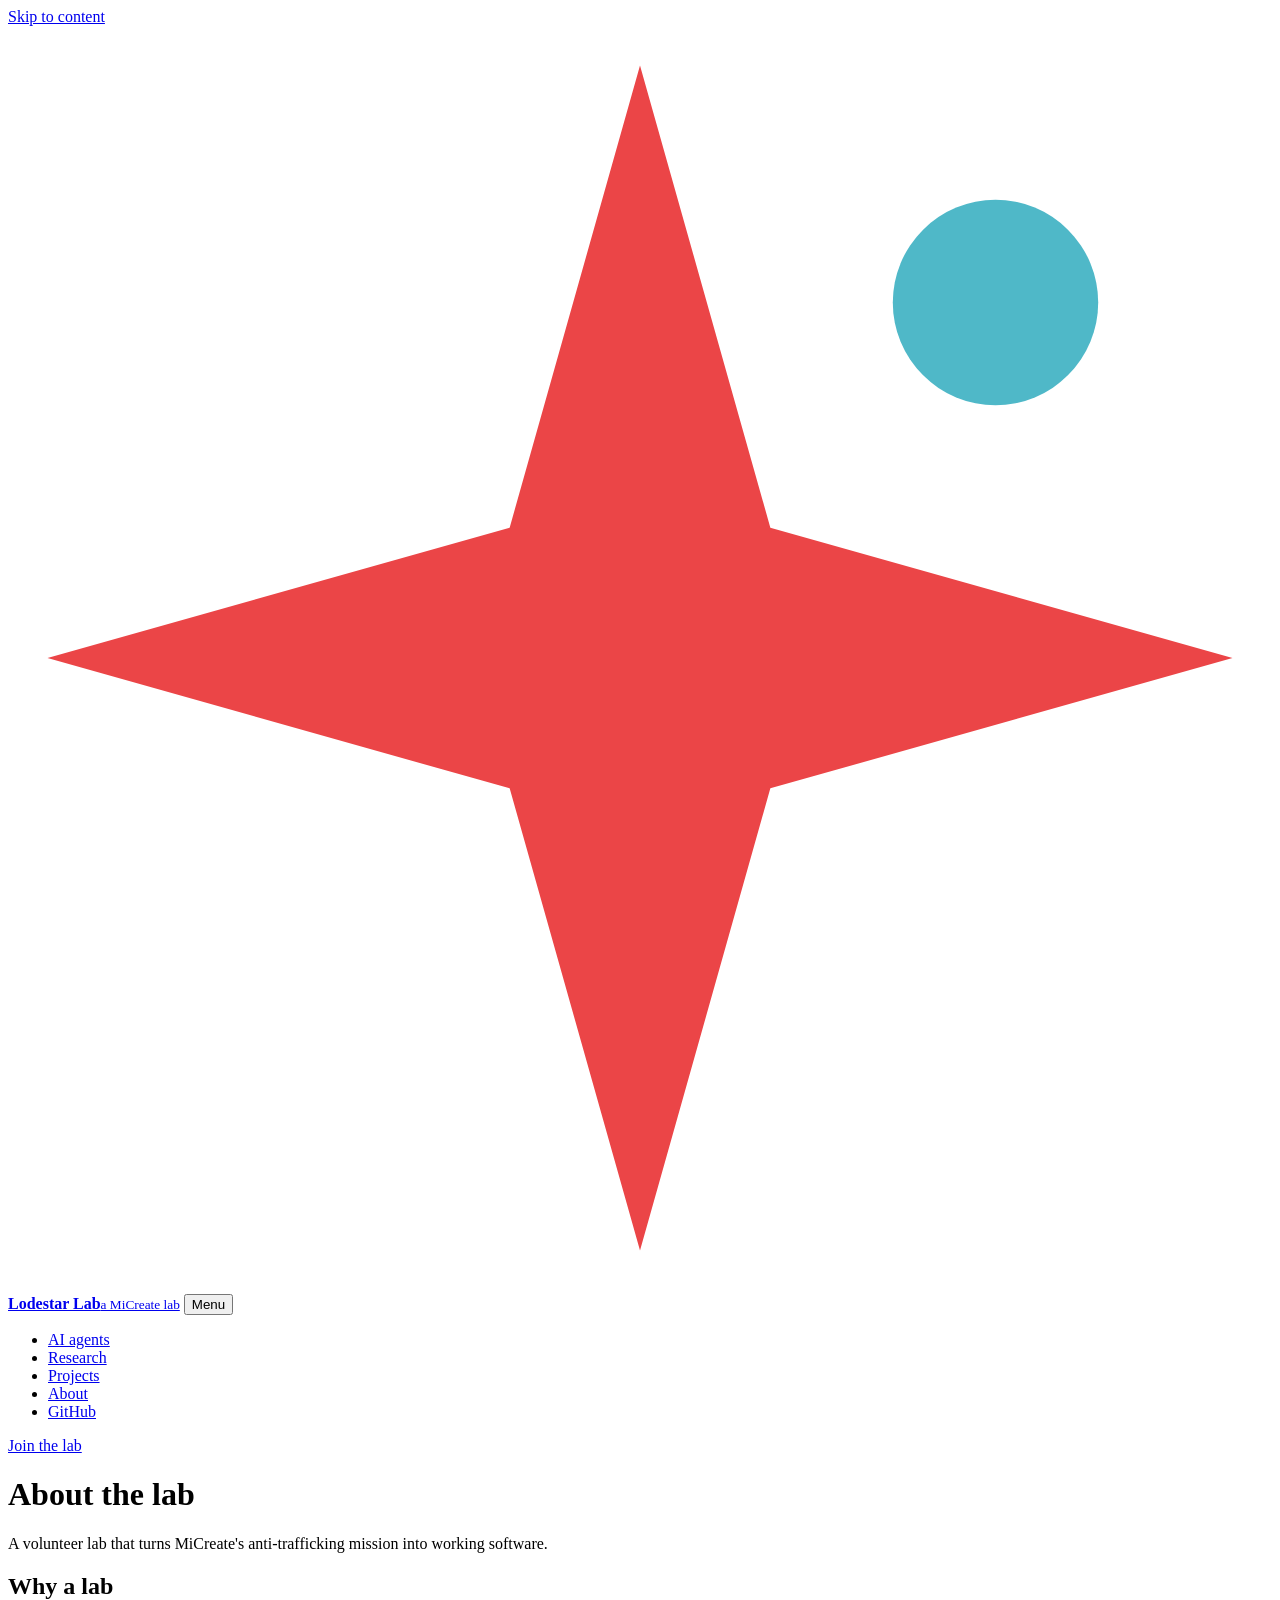
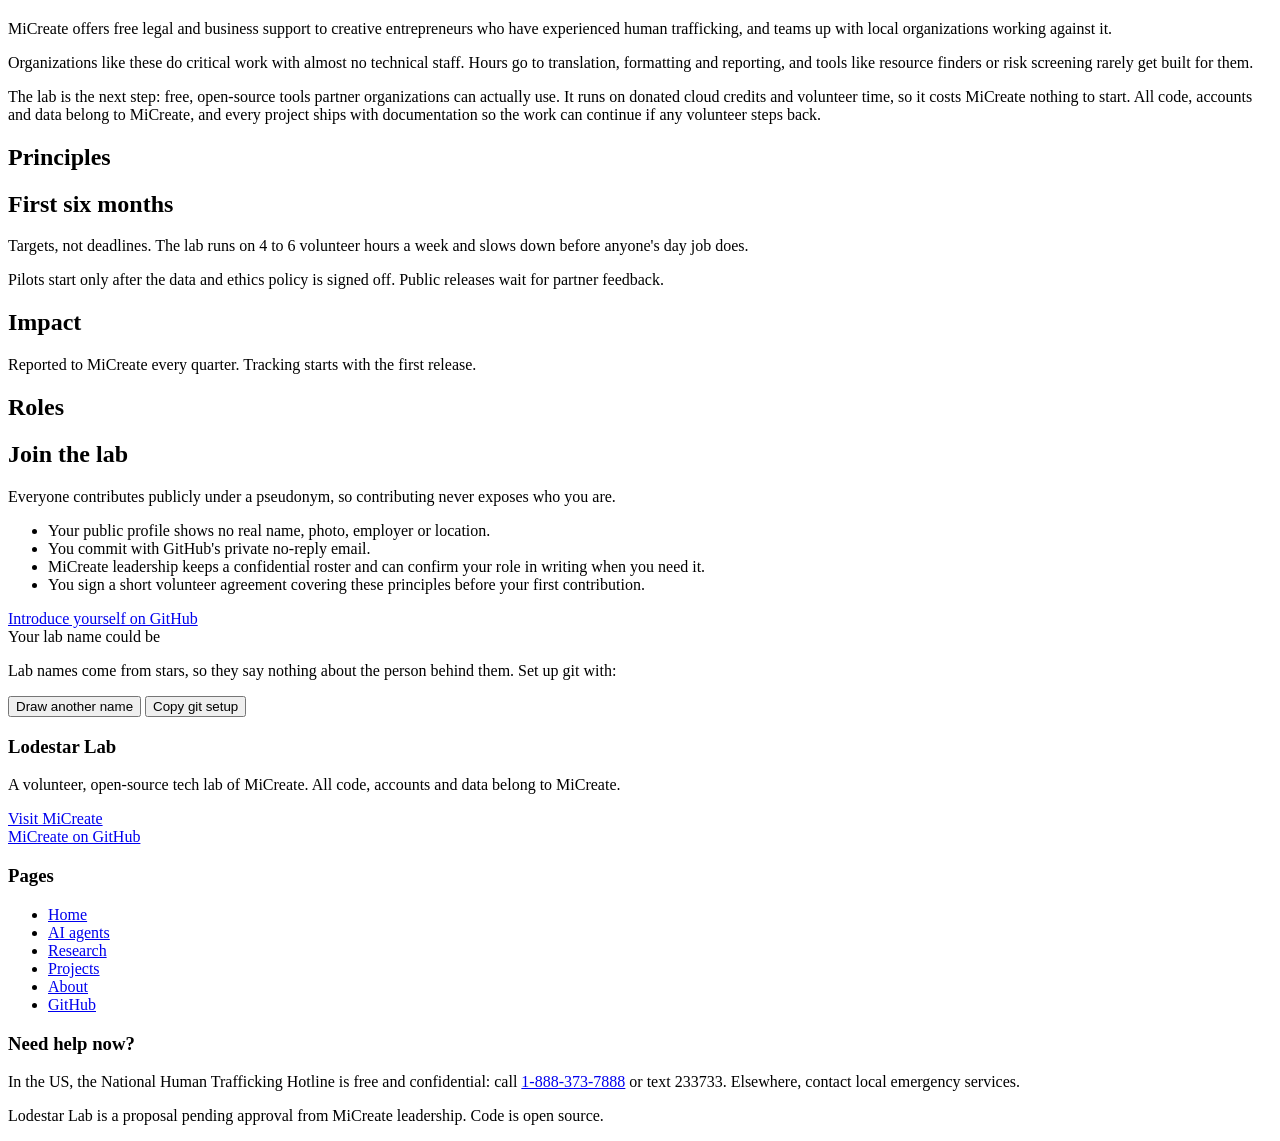
==== about.html @ 082ba0b3 "Add Lodestar Lab website pages and README" ====
<!DOCTYPE html>
<html lang="en">
<head>
<meta charset="utf-8">
<meta name="viewport" content="width=device-width, initial-scale=1">
<title>About | Lodestar Lab</title>
<meta name="description" content="Why MiCreate started Lodestar Lab, its principles, roadmap, how impact is measured and how to contribute.">
<meta property="og:title" content="About | Lodestar Lab">
<meta property="og:description" content="Why MiCreate started Lodestar Lab, its principles, roadmap, how impact is measured and how to contribute.">
<link rel="icon" href="data:image/svg+xml,%3Csvg xmlns='http://www.w3.org/2000/svg' viewBox='-16 -16 32 32'%3E%3Cpath d='M0-15L3.3-3.3 15 0 3.3 3.3 0 15-3.3 3.3-15 0-3.3-3.3Z' fill='%23EB4547'/%3E%3C/svg%3E">
<link rel="preconnect" href="https://fonts.googleapis.com">
<link rel="preconnect" href="https://fonts.gstatic.com" crossorigin>
<link href="https://fonts.googleapis.com/css2?family=Karla:wght@400;700&family=Rubik:wght@400;500&display=swap" rel="stylesheet">
<link rel="stylesheet" href="assets/style.css">
</head>
<body>
<a class="skip" href="#main">Skip to content</a>
<header class="site-head">
  <div class="wrap">
    <a class="brand" href="index.html"><svg viewBox="-16 -16 32 32" aria-hidden="true"><path d="M0-15L3.3-3.3 15 0 3.3 3.3 0 15-3.3 3.3-15 0-3.3-3.3Z" fill="#EB4547"/><circle cx="9" cy="-9" r="2.6" fill="#4FB8C8"/></svg><span><b>Lodestar Lab</b><small>a MiCreate lab</small></span></a>
    <button class="menu" aria-expanded="false" aria-controls="nav">Menu</button>
    <nav class="nav" id="nav" aria-label="Main">
      <ul><li><a href="agents.html">AI agents</a></li><li><a href="research.html">Research</a></li><li><a href="projects.html">Projects</a></li><li><a href="about.html" aria-current="page">About</a></li><li><a class="gh-link" href="#">GitHub</a></li></ul>
      <a class="btn btn-line" href="about.html#join">Join the lab</a>
    </nav>
  </div>
</header>
<main id="main">

<div class="intro">
  <div class="wrap">
    <h1 class="bar">About the lab</h1>
    <p class="lede">A volunteer lab that turns MiCreate's anti-trafficking mission into working software.</p>
  </div>
</div>

<section>
  <div class="wrap split">
    <h2 class="bar">Why a lab</h2>
    <div>
      <p>MiCreate offers free legal and business support to creative entrepreneurs who have experienced human trafficking, and teams up with local organizations working against it.</p>
      <p>Organizations like these do critical work with almost no technical staff. Hours go to translation, formatting and reporting, and tools like resource finders or risk screening rarely get built for them.</p>
      <p>The lab is the next step: free, open-source tools partner organizations can actually use. It runs on donated cloud credits and volunteer time, so it costs MiCreate nothing to start. All code, accounts and data belong to MiCreate, and every project ships with documentation so the work can continue if any volunteer steps back.</p>
    </div>
  </div>
</section>

<section class="band">
  <div class="wrap">
    <h2 class="bar">Principles</h2>
    <div class="princ" id="princ"></div>
  </div>
</section>

<section>
  <div class="wrap">
    <h2 class="bar">First six months</h2>
    <p class="lede">Targets, not deadlines. The lab runs on 4 to 6 volunteer hours a week and slows down before anyone's day job does.</p>
    <ol class="road" id="road"></ol>
    <p class="note">Pilots start only after the data and ethics policy is signed off. Public releases wait for partner feedback.</p>
  </div>
</section>

<section class="band">
  <div class="wrap">
    <h2 class="bar">Impact</h2>
    <p class="lede">Reported to MiCreate every quarter. Tracking starts with the first release.</p>
    <div class="metrics" id="metrics"></div>
  </div>
</section>

<section>
  <div class="wrap">
    <h2 class="bar">Roles</h2>
    <div class="roles" id="roles"></div>
  </div>
</section>

<section class="wash" id="join">
  <div class="wrap join">
    <div>
      <h2 class="bar">Join the lab</h2>
      <p class="lede">Everyone contributes publicly under a pseudonym, so contributing never exposes who you are.</p>
      <ul>
        <li>Your public profile shows no real name, photo, employer or location.</li>
        <li>You commit with GitHub's private no-reply email.</li>
        <li>MiCreate leadership keeps a confidential roster and can confirm your role in writing when you need it.</li>
        <li>You sign a short volunteer agreement covering these principles before your first contribution.</li>
      </ul>
      <div class="actions"><a class="btn btn-coral gh-discuss" href="#">Introduce yourself on GitHub</a></div>
    </div>
    <div class="namecard">
      <p style="margin:0">Your lab name could be</p>
      <div class="handle" id="handle" aria-live="polite"></div>
      <p>Lab names come from stars, so they say nothing about the person behind them. Set up git with:</p>
      <code id="gitcmd"></code>
      <div class="actions">
        <button class="btn btn-coral" id="draw" type="button">Draw another name</button>
        <button class="btn btn-quiet" id="copy" type="button">Copy git setup</button>
      </div>
      <div class="copied" id="copied" role="status"></div>
    </div>
  </div>
</section>
</main>
<footer class="site-foot">
  <div class="wrap">
    <div>
      <h3>Lodestar Lab</h3>
      <p>A volunteer, open-source tech lab of MiCreate. All code, accounts and data belong to MiCreate.</p>
      <p><a class="mc-link" href="#">Visit MiCreate</a><br><a class="gh-org" href="#">MiCreate on GitHub</a></p>
    </div>
    <div>
      <h3>Pages</h3>
      <ul><li><a href="index.html">Home</a></li><li><a href="agents.html">AI agents</a></li><li><a href="research.html">Research</a></li><li><a href="projects.html">Projects</a></li><li><a href="about.html">About</a></li><li><a class="gh-link" href="#">GitHub</a></li></ul>
    </div>
    <div class="help">
      <h3>Need help now?</h3>
      <p>In the US, the National Human Trafficking Hotline is free and confidential: call <a href="tel:18883737888">1-888-373-7888</a> or text 233733. Elsewhere, contact local emergency services.</p>
    </div>
    <p class="fine">Lodestar Lab is a proposal pending approval from MiCreate leadership. Code is open source.</p>
  </div>
</footer>
<script src="assets/data.js"></script>
<script src="assets/site.js"></script>
</body>
</html>
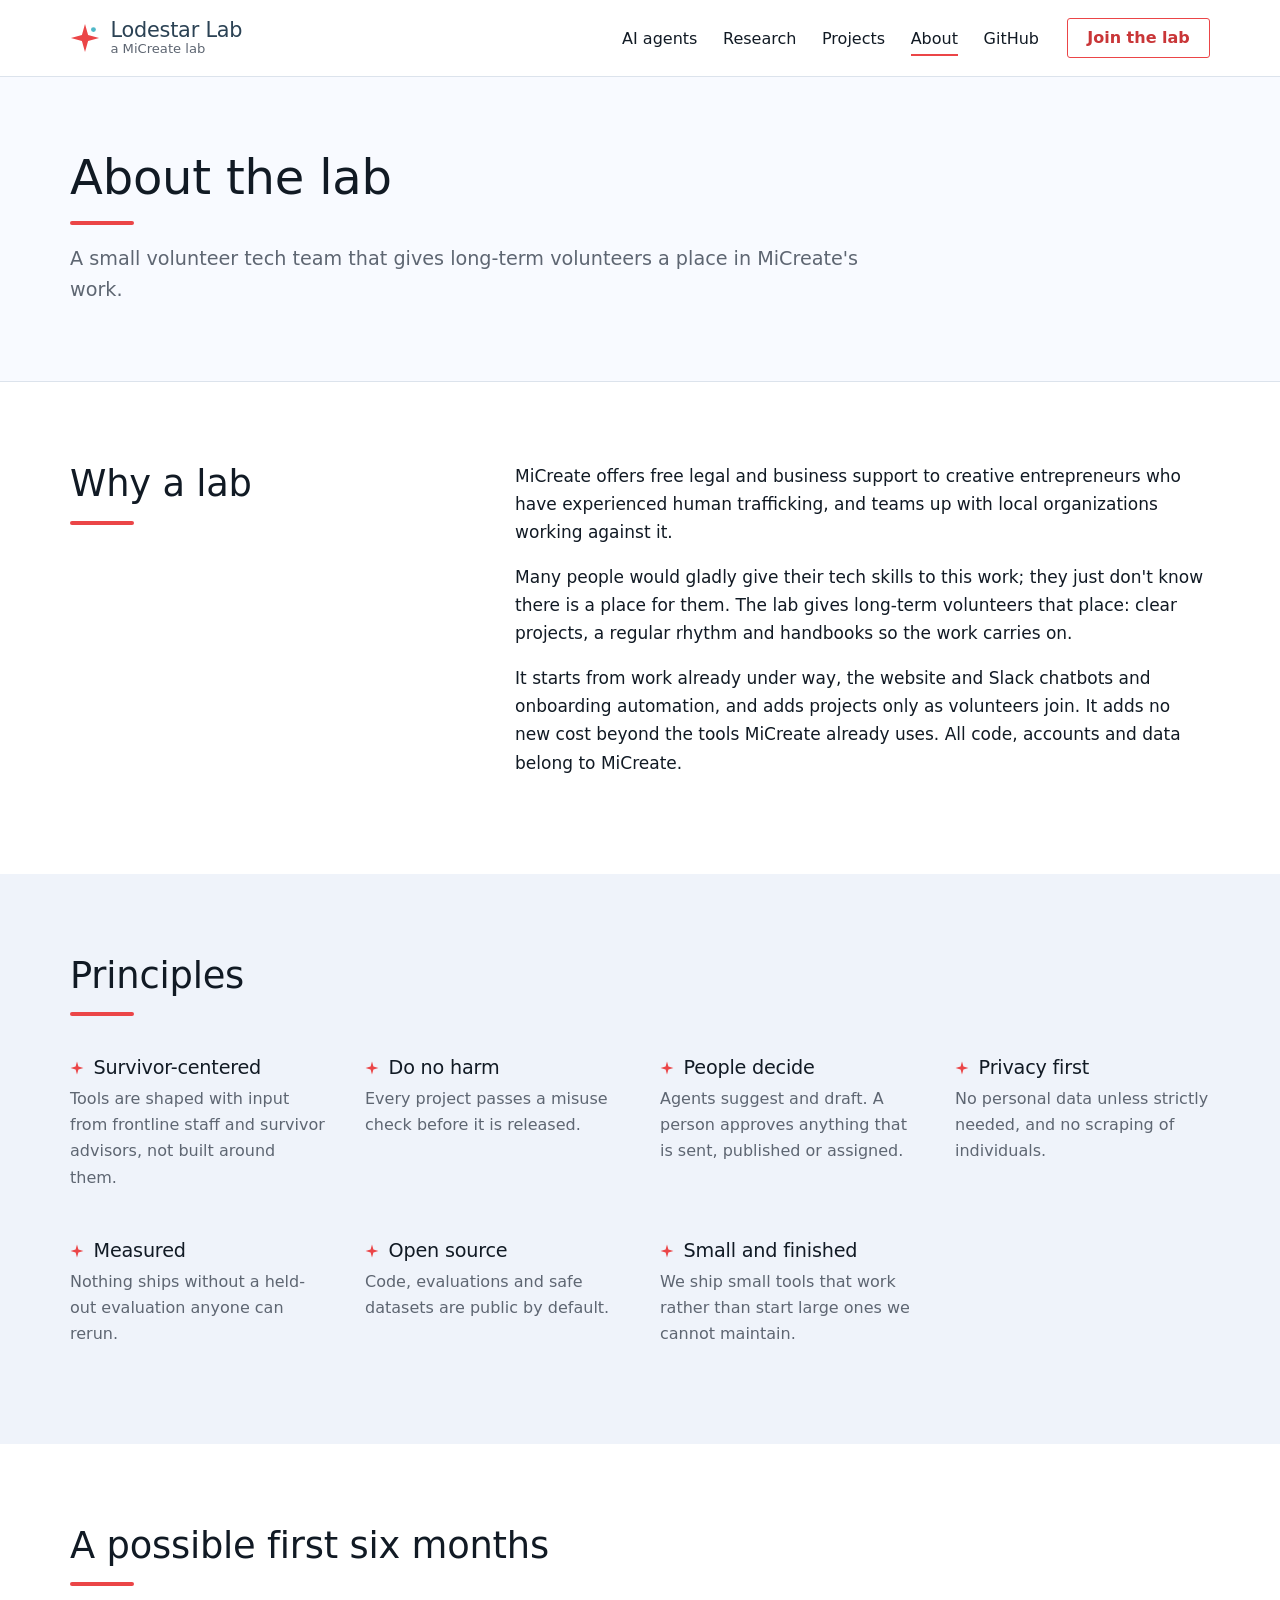
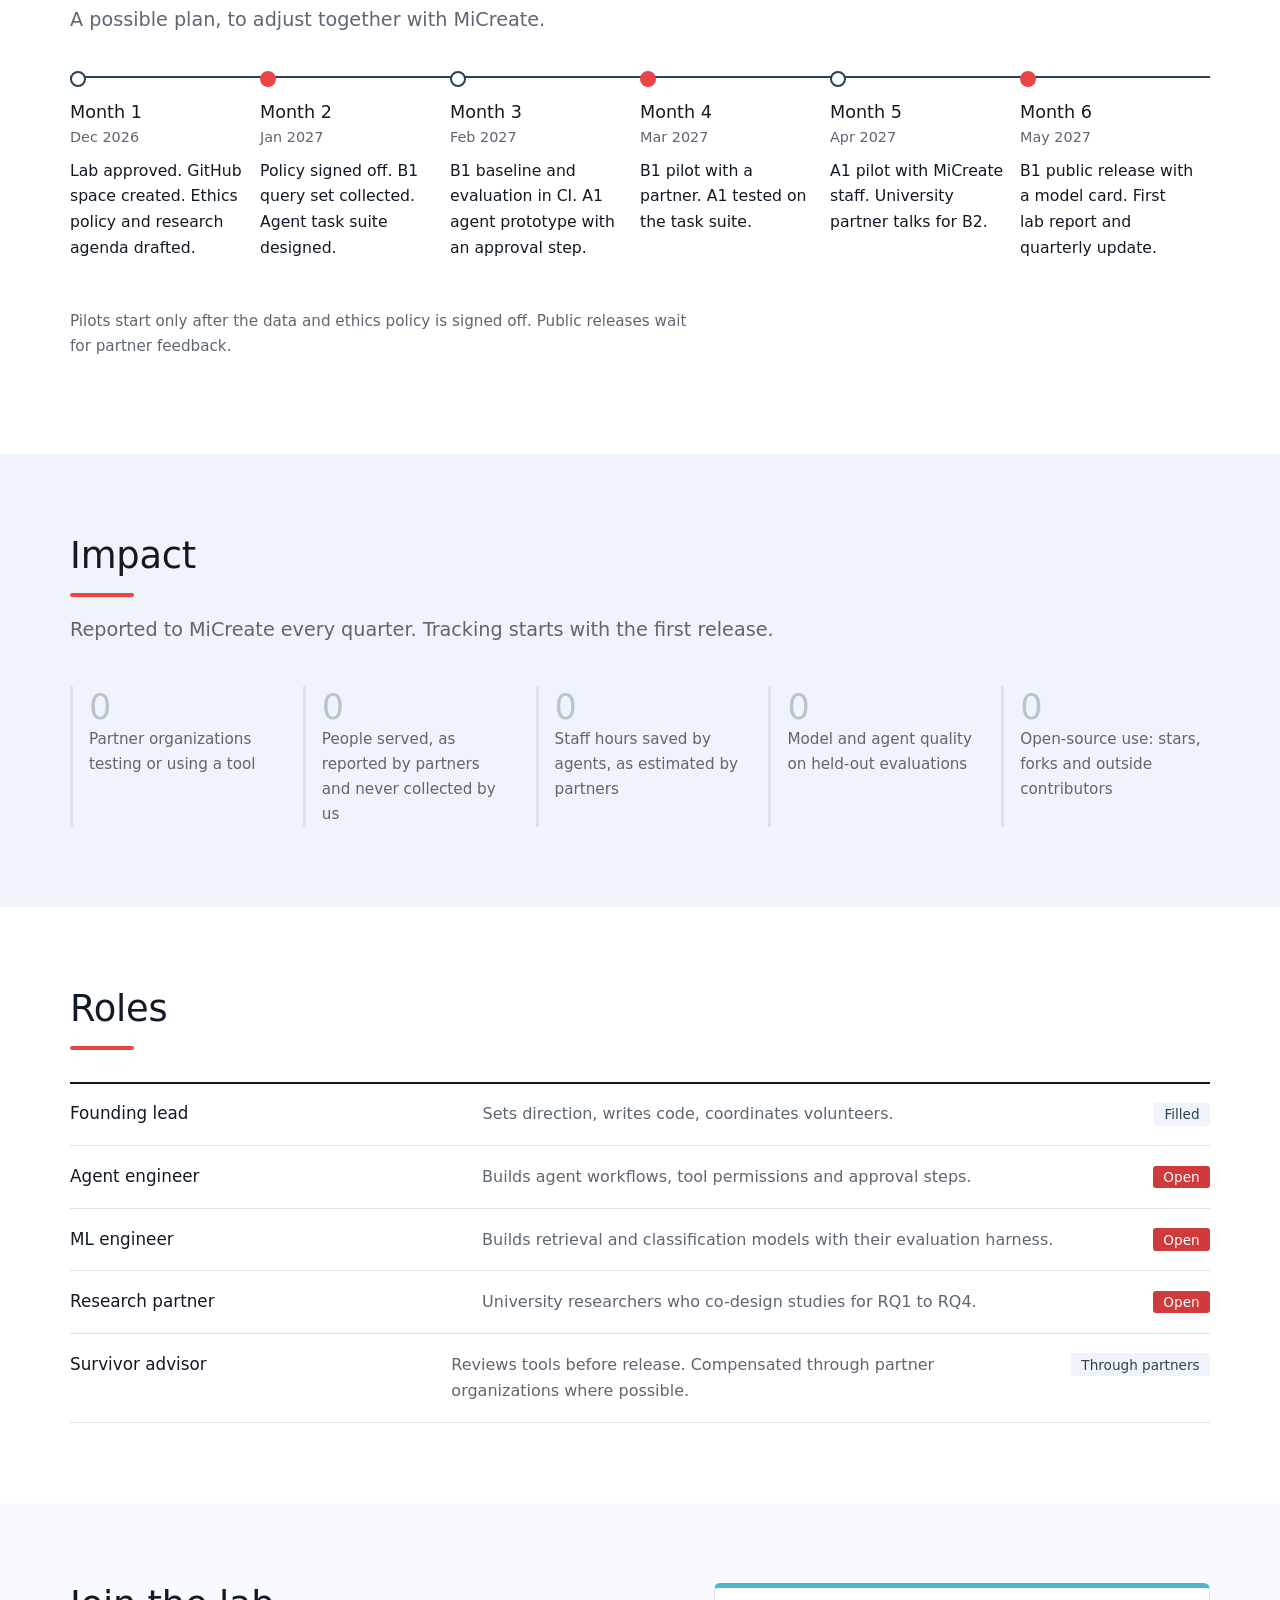
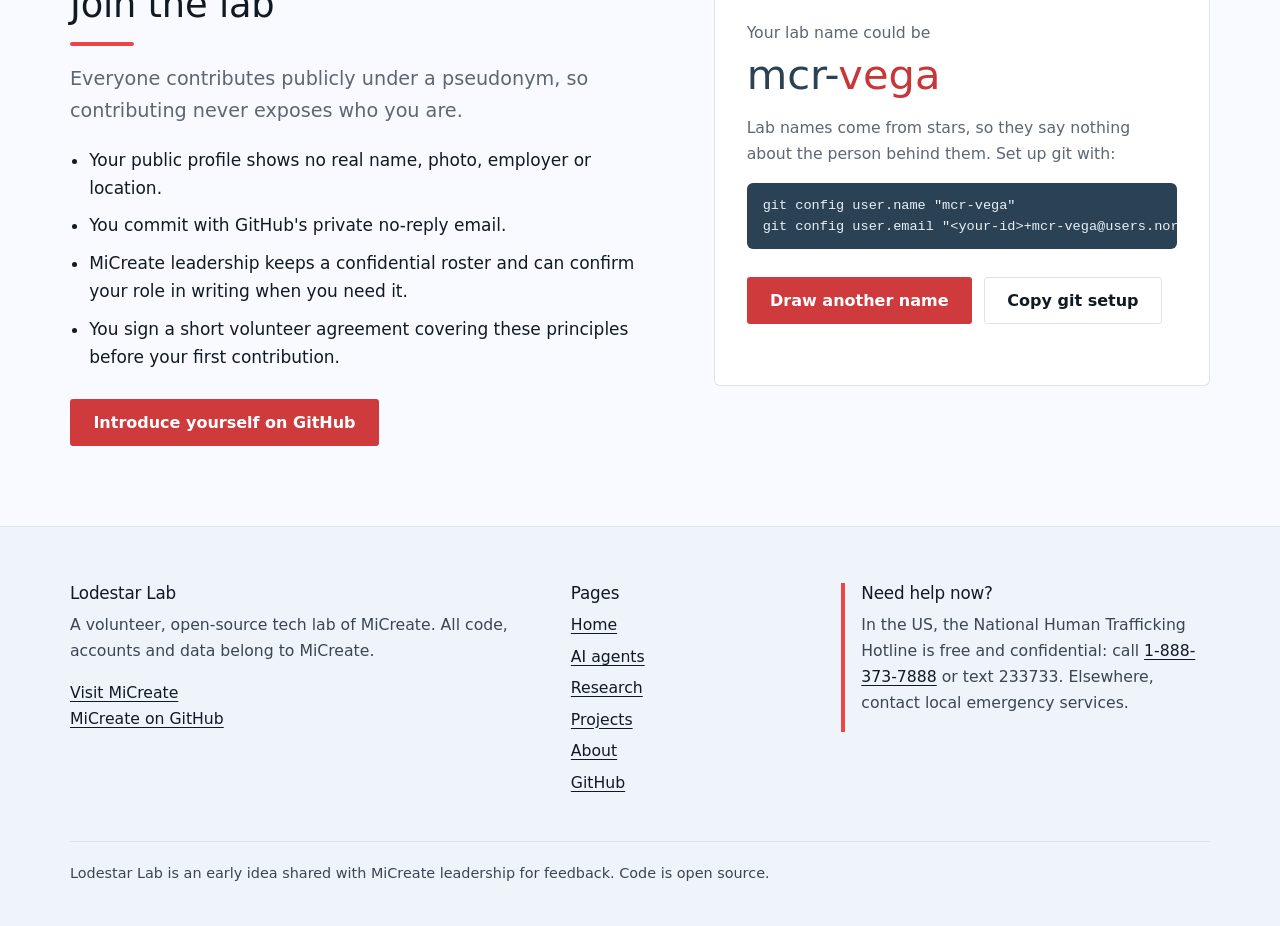
==== commit f4fd8a23: "Update pages to match the revised proposal" ====
--- a/about.html
+++ b/about.html
@@ -30,7 +30,7 @@
 <div class="intro">
   <div class="wrap">
     <h1 class="bar">About the lab</h1>
-    <p class="lede">A volunteer lab that turns MiCreate's anti-trafficking mission into working software.</p>
+    <p class="lede">A small volunteer tech team that gives long-term volunteers a place in MiCreate's work.</p>
   </div>
 </div>
 
@@ -39,8 +39,8 @@
     <h2 class="bar">Why a lab</h2>
     <div>
       <p>MiCreate offers free legal and business support to creative entrepreneurs who have experienced human trafficking, and teams up with local organizations working against it.</p>
-      <p>Organizations like these do critical work with almost no technical staff. Hours go to translation, formatting and reporting, and tools like resource finders or risk screening rarely get built for them.</p>
-      <p>The lab is the next step: free, open-source tools partner organizations can actually use. It runs on donated cloud credits and volunteer time, so it costs MiCreate nothing to start. All code, accounts and data belong to MiCreate, and every project ships with documentation so the work can continue if any volunteer steps back.</p>
+      <p>Many people would gladly give their tech skills to this work; they just don't know there is a place for them. The lab gives long-term volunteers that place: clear projects, a regular rhythm and handbooks so the work carries on.</p>
+      <p>It starts from work already under way, the website and Slack chatbots and onboarding automation, and adds projects only as volunteers join. It adds no new cost beyond the tools MiCreate already uses. All code, accounts and data belong to MiCreate.</p>
     </div>
   </div>
 </section>
@@ -54,8 +54,8 @@
 
 <section>
   <div class="wrap">
-    <h2 class="bar">First six months</h2>
-    <p class="lede">Targets, not deadlines. The lab runs on 4 to 6 volunteer hours a week and slows down before anyone's day job does.</p>
+    <h2 class="bar">A possible first six months</h2>
+    <p class="lede">A possible plan, to adjust together with MiCreate.</p>
     <ol class="road" id="road"></ol>
     <p class="note">Pilots start only after the data and ethics policy is signed off. Public releases wait for partner feedback.</p>
   </div>
@@ -118,7 +118,7 @@
       <h3>Need help now?</h3>
       <p>In the US, the National Human Trafficking Hotline is free and confidential: call <a href="tel:18883737888">1-888-373-7888</a> or text 233733. Elsewhere, contact local emergency services.</p>
     </div>
-    <p class="fine">Lodestar Lab is a proposal pending approval from MiCreate leadership. Code is open source.</p>
+    <p class="fine">Lodestar Lab is an early idea shared with MiCreate leadership for feedback. Code is open source.</p>
   </div>
 </footer>
 <script src="assets/data.js"></script>
--- a/assets/style.css
+++ b/assets/style.css
@@ -0,0 +1,339 @@
+/* Lodestar Lab: shared styles. Palette and type follow micreate.org (Rubik + Karla, coral, teal, slate). */
+:root{
+  --coral:#EB4547; --coral-btn:#CF3A3C; --coral-hover:#BE3F40; --coral-ink:#C93638; --coral-soft:#FDECEC;
+  --teal:#4FB8C8; --teal-ink:#17707C; --teal-soft:#E4F4F6;
+  --slate:#2B4254; --blue:#355E8A; --blue-soft:#E7EEF6;
+  --ink:#111A24; --muted:#5E6672; --line:#DCE3EC;
+  --white:#FFFFFF; --wash:#F8FAFF; --band:#EFF3FA;
+  --ok:#2F7D5B; --warn:#B4541E; --amber:#D99A1E;
+  --head:"Rubik",system-ui,sans-serif;
+  --body:"Karla",system-ui,sans-serif;
+  --mono:ui-monospace,SFMono-Regular,Menlo,Consolas,monospace;
+  --measure:66ch;
+}
+*{box-sizing:border-box}
+html{scroll-behavior:smooth}
+@media (prefers-reduced-motion:reduce){html{scroll-behavior:auto}*{animation:none!important;transition:none!important}}
+body{margin:0;background:var(--white);color:var(--ink);font:400 1.0625rem/1.65 var(--body);-webkit-font-smoothing:antialiased}
+a{color:var(--coral-ink);text-underline-offset:3px}
+a:hover{color:var(--coral-hover)}
+:focus-visible{outline:3px solid var(--teal);outline-offset:3px;border-radius:3px}
+h1,h2,h3,h4{font-family:var(--head);font-weight:500;letter-spacing:-.2px;line-height:1.2;margin:0;color:var(--ink)}
+h1{font-size:clamp(2.2rem,4.6vw,3rem)}
+h2{font-size:clamp(1.75rem,3.2vw,2.3rem)}
+h3{font-size:1.3rem}
+h4{font-size:1.05rem}
+p{margin:0 0 1em;max-width:var(--measure)}
+.wrap{width:min(1140px,100% - 3rem);margin-inline:auto}
+.skip{position:absolute;left:-999px;top:0;background:var(--ink);color:#fff;padding:.5rem 1rem;z-index:20}
+.skip:focus{left:1rem}
+
+/* MiCreate's signature: a short coral rule under section headings */
+.bar::after{content:"";display:block;width:64px;height:4px;background:var(--coral);margin-top:.9rem;border-radius:2px}
+.lede{font-size:1.2rem;color:var(--muted);margin-top:1.1rem}
+
+/* buttons */
+.btn{font:700 1rem var(--body);padding:.8rem 1.4rem;border-radius:3px;text-decoration:none;border:1.5px solid transparent;cursor:pointer;display:inline-flex;align-items:center;gap:.5rem;line-height:1.2}
+.btn-coral{background:var(--coral-btn);color:#fff}
+.btn-coral:hover{background:var(--coral-hover);color:#fff}
+.btn-line{border-color:var(--coral);color:var(--coral-ink);background:transparent}
+.btn-line:hover{background:var(--coral-soft);color:var(--coral-hover)}
+.btn-quiet{border-color:var(--line);color:var(--ink);background:#fff}
+.btn-quiet:hover{border-color:var(--slate);color:var(--ink)}
+.actions{display:flex;gap:.75rem;flex-wrap:wrap;margin-top:1.75rem}
+
+/* header */
+.site-head{background:#fff;border-bottom:1px solid var(--line);position:sticky;top:0;z-index:10}
+.site-head .wrap{display:flex;align-items:center;justify-content:space-between;gap:1.5rem;min-height:76px}
+.brand{display:flex;align-items:center;gap:.65rem;text-decoration:none;color:var(--slate)}
+.brand svg{width:30px;height:30px;flex:none}
+.brand b{font:500 1.3rem var(--head);letter-spacing:-.2px;display:block;line-height:1.05}
+.brand small{font:400 .82rem var(--body);color:var(--muted);display:block}
+.nav{display:flex;align-items:center;gap:1.75rem}
+.nav ul{display:flex;gap:1.6rem;list-style:none;margin:0;padding:0}
+.nav ul a{font:500 1rem var(--head);color:var(--ink);text-decoration:none;padding:.35rem 0;border-bottom:2px solid transparent}
+.nav ul a:hover{border-bottom-color:var(--coral);color:var(--ink)}
+.nav ul a[aria-current="page"]{border-bottom-color:var(--coral)}
+.nav .btn{padding:.6rem 1.2rem}
+.menu{display:none;background:none;border:1.5px solid var(--line);border-radius:3px;padding:.45rem .7rem;font:500 .95rem var(--head);cursor:pointer;color:var(--ink)}
+@media (max-width:900px){
+  .menu{display:inline-block}
+  .nav{position:absolute;inset:76px 0 auto;background:#fff;border-bottom:1px solid var(--line);flex-direction:column;align-items:flex-start;padding:1rem 1.5rem 1.5rem;gap:1rem;display:none}
+  .nav.open{display:flex}
+  .nav ul{flex-direction:column;gap:.6rem}
+}
+
+/* page intro */
+.intro{padding:4.5rem 0 3.5rem;background:var(--wash);border-bottom:1px solid var(--line)}
+.intro .crumb{font:500 .95rem var(--head);color:var(--muted);margin-bottom:1rem;display:block}
+.intro .crumb a{color:var(--muted)}
+section{padding:5rem 0}
+section.band{background:var(--band)}
+section.wash{background:var(--wash)}
+.split{display:grid;grid-template-columns:minmax(0,4fr) minmax(0,7fr);gap:3rem;align-items:start}
+@media (max-width:880px){.split{grid-template-columns:1fr;gap:1.5rem}}
+
+/* status pill */
+.status{display:inline-flex;align-items:center;gap:.55rem;font:500 .9rem var(--head);color:var(--slate);background:#fff;border:1px solid var(--line);border-radius:999px;padding:.35rem .9rem;margin-bottom:1.5rem}
+.status i{width:8px;height:8px;border-radius:50%;background:var(--coral);box-shadow:0 0 0 4px var(--coral-soft)}
+
+/* home hero */
+.hero{padding:4rem 0 3rem;background:linear-gradient(180deg,#fff 0%,var(--wash) 100%);border-bottom:1px solid var(--line);overflow:hidden}
+.hero .wrap{display:grid;grid-template-columns:minmax(0,5fr) minmax(0,6fr);gap:2.5rem;align-items:center}
+.hero h1{font-size:clamp(2.4rem,5vw,3.4rem)}
+@media (max-width:900px){.hero .wrap{grid-template-columns:1fr}}
+.sky svg{width:100%;height:auto;display:block;overflow:visible}
+.sky-hint{font:400 .95rem var(--body);color:var(--muted);text-align:center;margin:.25rem auto 0}
+.star{cursor:pointer;outline:none}
+.star .halo{fill:currentColor;opacity:0;transition:opacity .2s}
+.star:hover .halo,.star:focus-visible .halo{opacity:.16}
+.star:focus-visible .ring{stroke:var(--coral);stroke-width:2.5}
+.star text{font:500 15px "Rubik",sans-serif;fill:var(--ink)}
+.star .sub{font:400 12.5px "Karla",sans-serif;fill:var(--muted)}
+.link{stroke:#B3C0CE;stroke-width:1.3;fill:none}
+.link.track{stroke-dasharray:3 5}
+.draw{stroke-dasharray:var(--len);stroke-dashoffset:var(--len);animation:draw 1.5s cubic-bezier(.6,.1,.2,1) forwards}
+@keyframes draw{to{stroke-dashoffset:0}}
+.fade{opacity:0;animation:fade .7s ease-out forwards}
+@keyframes fade{to{opacity:1}}
+@media (max-width:600px){.star text{font-size:19px}.star .sub{display:none}}
+
+/* two tracks */
+.tracks{display:grid;grid-template-columns:1fr 1fr;gap:2rem;margin-top:2.5rem}
+.track-card{background:#fff;border:1px solid var(--line);border-top:5px solid var(--teal);border-radius:6px;padding:2rem}
+.track-card.research{border-top-color:var(--blue)}
+.track-card h3{font-size:1.6rem;margin-bottom:.75rem}
+.track-card ul{list-style:none;padding:0;margin:1.25rem 0 1.5rem}
+.track-card li{padding:.6rem 0;border-top:1px solid var(--line);display:flex;gap:.75rem;align-items:baseline}
+.track-card li b{font:500 .95rem var(--head);min-width:2.2ch}
+.track-card .more{font:500 1rem var(--head)}
+@media (max-width:820px){.tracks{grid-template-columns:1fr}}
+
+/* "We are" statements, MiCreate style */
+.claims{display:grid;grid-template-columns:repeat(3,minmax(0,1fr));gap:2.5rem;margin-top:2.5rem}
+.claims h3{color:var(--coral-ink);font-size:1.55rem;margin-bottom:.75rem}
+.claims p{color:var(--muted)}
+@media (max-width:820px){.claims{grid-template-columns:1fr}}
+
+/* CTA band */
+.cta{display:grid;grid-template-columns:repeat(3,minmax(0,1fr));gap:2rem;margin-top:2.5rem}
+.cta div{border-left:4px solid var(--coral);padding-left:1.25rem}
+.cta h3{margin-bottom:.5rem}
+.cta p{color:var(--muted);font-size:1rem}
+@media (max-width:820px){.cta{grid-template-columns:1fr}}
+
+/* tags */
+.tag{font:500 .9rem var(--head);display:inline-flex;align-items:center;gap:.45rem;color:var(--ink)}
+.tag::before{content:"";width:10px;height:10px;border-radius:2px;background:var(--teal)}
+.tag.B::before{background:var(--blue)}
+.risk{font-size:.95rem;white-space:nowrap}
+.risk b{display:inline-block;width:.6rem;height:.6rem;border-radius:50%;margin-right:.4rem;background:var(--ok)}
+.risk.medium b{background:var(--amber)}
+.risk.higher b{background:var(--warn)}
+.pill{font:500 .85rem var(--head);padding:.2rem .65rem;border-radius:3px;background:var(--band);white-space:nowrap;color:var(--slate)}
+.pill.first{background:var(--coral-btn);color:#fff}
+
+/* projects table */
+.proj-tools{display:flex;justify-content:space-between;align-items:center;gap:1rem;flex-wrap:wrap;margin-bottom:1.5rem}
+.filters{display:flex;gap:.5rem;flex-wrap:wrap}
+.chip{font:500 .95rem var(--head);padding:.45rem 1rem;border-radius:999px;border:1.5px solid var(--line);background:#fff;color:var(--ink);cursor:pointer}
+.chip:hover{border-color:var(--slate)}
+.chip[aria-pressed="true"]{background:var(--slate);border-color:var(--slate);color:#fff}
+.table{border-top:2px solid var(--ink)}
+.cols{display:grid;grid-template-columns:minmax(0,5fr) minmax(0,2fr) minmax(0,1.5fr) minmax(0,1.1fr) minmax(0,1.9fr) 24px;gap:1rem;align-items:center}
+.thead{font:500 .9rem var(--head);color:var(--muted);padding:.75rem .5rem;border-bottom:1px solid var(--line)}
+.row{border-bottom:1px solid var(--line);scroll-margin-top:100px}
+:where(.row)>button{all:unset;box-sizing:border-box;width:100%;padding:1.2rem .5rem;cursor:pointer}
+.row>button:hover{background:var(--wash)}
+.row>button:focus-visible{outline:3px solid var(--teal);outline-offset:-3px}
+.pname{font:500 1.15rem var(--head);display:flex;gap:.75rem;align-items:baseline}
+.pname .code{min-width:2.2ch;color:var(--muted)}
+.chev{width:20px;height:20px;transition:transform .25s;color:var(--slate)}
+.row[data-open="true"] .chev{transform:rotate(45deg)}
+.detail{display:grid;grid-template-rows:0fr;transition:grid-template-rows .3s ease}
+.row[data-open="true"] .detail{grid-template-rows:1fr}
+.detail>div{overflow:hidden}
+.detail dl{display:grid;grid-template-columns:repeat(2,minmax(0,1fr));gap:1.25rem 2.5rem;margin:0;padding:.25rem .5rem 2rem}
+.detail dt{font:500 .95rem var(--head);margin-bottom:.25rem}
+.detail dd{margin:0;color:#34404D;font-size:1rem}
+.detail .wide{grid-column:1/-1}
+.mobile-meta{display:none}
+.empty{padding:2rem .5rem;color:var(--muted)}
+@media (max-width:820px){
+  .thead{display:none}
+  .cols,.row>button{grid-template-columns:1fr 24px}
+  .cols>.c-track,.cols>.c-risk,.cols>.c-size,.cols>.c-status{display:none}
+  .mobile-meta{display:flex;gap:.75rem;flex-wrap:wrap;margin-top:.5rem}
+  .detail dl{grid-template-columns:1fr}
+}
+
+/* pipeline tabs */
+.pipe{display:grid;grid-template-columns:minmax(0,4fr) minmax(0,7fr);gap:3rem;margin-top:2.5rem}
+.steps{list-style:none;margin:0;padding:0;position:relative}
+.steps::before{content:"";position:absolute;left:17px;top:18px;bottom:18px;width:2px;background:var(--line)}
+.steps button{all:unset;box-sizing:border-box;display:flex;gap:1rem;align-items:center;width:100%;padding:.45rem 0;cursor:pointer;font:500 1.05rem var(--head);position:relative}
+.steps .n{width:36px;height:36px;border-radius:50%;display:grid;place-items:center;background:#fff;border:2px solid var(--line);font-size:.95rem;flex:none}
+.steps button[aria-selected="true"] .n{background:var(--slate);border-color:var(--slate);color:#fff}
+.steps button[aria-selected="true"] .n.is-gate{background:var(--coral-btn);border-color:var(--coral-btn)}
+.steps button:hover .n{border-color:var(--slate)}
+.steps button:focus-visible .n{outline:3px solid var(--teal);outline-offset:2px}
+.panel{background:#fff;border:1px solid var(--line);border-radius:6px;padding:2rem 2.25rem;align-self:start;position:sticky;top:96px}
+.panel h3{font-size:1.6rem;margin-bottom:.75rem}
+.panel ul{margin:1rem 0 0;padding-left:1.2rem}
+.panel li{margin-bottom:.45rem}
+.chips{display:flex;flex-wrap:wrap;gap:.5rem;margin-top:1.25rem}
+.chips span{font:400 .9rem var(--body);background:var(--band);border-radius:3px;padding:.2rem .6rem}
+@media (max-width:820px){.pipe{grid-template-columns:1fr}.panel{position:static}}
+
+/* release check */
+.gatebox{display:grid;grid-template-columns:minmax(0,7fr) minmax(0,4fr);gap:3rem;margin-top:2.5rem;align-items:start}
+.q{display:flex;justify-content:space-between;gap:1.5rem;align-items:center;padding:1rem 0;border-bottom:1px solid var(--line)}
+.q p{margin:0}
+.yn{display:flex;border:1.5px solid var(--line);border-radius:3px;overflow:hidden;flex:none;background:#fff}
+.yn button{all:unset;font:500 .95rem var(--head);padding:.45rem 1rem;cursor:pointer;color:var(--muted)}
+.yn button+button{border-left:1.5px solid var(--line)}
+.yn button[aria-pressed="true"]{background:var(--slate);color:#fff}
+.yn button:focus-visible{outline:3px solid var(--teal);outline-offset:-3px}
+.verdict{border-radius:6px;padding:2rem;background:#fff;border:1px solid var(--line);border-top:5px solid var(--line);position:sticky;top:96px}
+.verdict .label{font:500 .95rem var(--head);color:var(--muted);margin:0}
+.verdict .big{font:500 1.8rem/1.2 var(--head);margin:.4rem 0 1rem}
+.verdict.pass{border-top-color:var(--ok)}
+.verdict.fail{border-top-color:var(--coral)}
+.verdict ul{padding-left:1.1rem;margin:0}
+.meter{height:6px;border-radius:3px;background:var(--band);overflow:hidden;margin-top:1.25rem}
+.meter i{display:block;height:100%;width:0;background:var(--slate);transition:width .3s}
+@media (max-width:820px){.gatebox{grid-template-columns:1fr}.verdict{position:static}}
+
+/* agent simulator */
+.sim{display:grid;grid-template-columns:minmax(0,7fr) minmax(0,4fr);gap:2rem;margin-top:2rem;align-items:start}
+.sim-tabs{display:flex;gap:.5rem;flex-wrap:wrap;margin-top:2rem}
+.console{background:#fff;border:1px solid var(--line);border-radius:6px;overflow:hidden}
+.console-head{display:flex;justify-content:space-between;align-items:center;gap:1rem;padding:1rem 1.25rem;border-bottom:1px solid var(--line);background:var(--wash);flex-wrap:wrap}
+.console-head h3{font-size:1.15rem}
+.console-head p{margin:0;color:var(--muted);font-size:.95rem}
+.trace{list-style:none;margin:0;padding:1.25rem;min-height:340px}
+@media (max-width:880px){.trace{min-height:200px}}
+.trace li{display:grid;grid-template-columns:34px 1fr;gap:.9rem;padding:.65rem 0;animation:fade .35s ease-out}
+.trace .ico{width:34px;height:34px;border-radius:50%;display:grid;place-items:center;background:var(--band);color:var(--slate)}
+.trace .ico svg{width:18px;height:18px}
+.trace .k-model .ico{background:var(--teal-soft);color:var(--teal-ink)}
+.trace .k-approval .ico{background:var(--coral-soft);color:var(--coral-ink)}
+.trace .k-done .ico{background:#E3F2EA;color:var(--ok)}
+.trace h4{font-size:1rem;display:flex;gap:.6rem;align-items:center;flex-wrap:wrap}
+.trace .perm{font:500 .78rem var(--head);padding:.1rem .5rem;border-radius:3px;background:var(--band);color:var(--slate)}
+.trace .perm.ask{background:var(--coral-soft);color:var(--coral-ink)}
+.trace p{margin:.2rem 0 0;color:var(--muted);font-size:.98rem}
+.trace .approve{background:var(--wash);border:1px solid var(--line);border-radius:6px;padding:1rem;margin-top:.6rem}
+.trace .approve .actions{margin-top:.75rem}
+.trace .approve textarea{width:100%;font:400 .95rem var(--body);border:1px solid var(--line);border-radius:3px;padding:.5rem;margin-top:.5rem;resize:vertical}
+.trace .idle{color:var(--muted);padding:3rem 1rem;text-align:center;display:block}
+.perms{background:#fff;border:1px solid var(--line);border-radius:6px;padding:1.5rem}
+.perms h3{font-size:1.15rem;margin-bottom:1rem}
+.perms ul{list-style:none;margin:0;padding:0}
+.perms li{display:flex;justify-content:space-between;gap:1rem;padding:.6rem 0;border-top:1px solid var(--line);font-size:.98rem}
+.perms li span:last-child{font:500 .85rem var(--head);white-space:nowrap}
+.p-allow{color:var(--ok)} .p-ask{color:var(--coral-ink)} .p-never{color:var(--muted);text-decoration:line-through}
+.sim-note{font-size:.9rem;color:var(--muted);margin-top:1rem}
+@media (max-width:880px){.sim{grid-template-columns:1fr}}
+
+/* agent architecture flow */
+.flow{display:grid;grid-template-columns:repeat(5,minmax(0,1fr));gap:0;margin-top:2.5rem;counter-reset:f}
+.flow div{position:relative;padding:1.25rem 1.25rem 1.25rem 0;border-top:3px solid var(--slate)}
+.flow div::before{counter-increment:f;content:counter(f);position:absolute;top:-16px;left:0;width:28px;height:28px;border-radius:50%;background:#fff;border:3px solid var(--slate);font:500 .85rem/22px var(--head);text-align:center}
+.flow div.gate{border-top-color:var(--coral)}
+.flow div.gate::before{border-color:var(--coral)}
+.flow h4{margin:.75rem 0 .4rem}
+.flow p{font-size:.98rem;color:var(--muted)}
+@media (max-width:880px){.flow{grid-template-columns:1fr}.flow div{border-top:0;border-left:3px solid var(--slate);padding:0 0 1.5rem 1.75rem}.flow div.gate{border-left-color:var(--coral)}.flow div::before{left:-16px;top:0}.flow h4{margin-top:0}}
+
+/* guardrails / generic grid */
+.grid3{display:grid;grid-template-columns:repeat(auto-fit,minmax(250px,1fr));gap:2rem 2.5rem;margin-top:2.5rem}
+.grid3 h3{font-size:1.2rem;margin-bottom:.5rem}
+.grid3 p{color:var(--muted);font-size:1rem}
+.mark{width:14px;height:14px;display:inline-block;vertical-align:-1px;margin-right:.5rem}
+
+/* research questions */
+.rq{counter-reset:rq;margin-top:2.5rem;border-top:2px solid var(--ink)}
+.rq article{display:grid;grid-template-columns:90px minmax(0,1fr) minmax(0,.9fr);gap:2rem;padding:2rem 0;border-bottom:1px solid var(--line)}
+.rq .id{font:500 1.6rem var(--head);color:var(--coral-ink)}
+.rq h3{font-size:1.3rem;margin-bottom:.6rem}
+.rq p{color:var(--muted);font-size:1rem}
+.rq dl{margin:0;display:grid;gap:.75rem;font-size:.98rem}
+.rq dt{font:500 .9rem var(--head);color:var(--muted)}
+.rq dd{margin:0}
+@media (max-width:820px){.rq article{grid-template-columns:1fr;gap:.75rem}}
+
+/* datasets */
+.datasets{display:grid;grid-template-columns:repeat(auto-fit,minmax(300px,1fr));gap:1.5rem;margin-top:2.5rem}
+.ds{background:#fff;border:1px solid var(--line);border-radius:6px;padding:1.5rem;display:flex;flex-direction:column}
+.ds h3{font:500 1.05rem var(--mono);margin-bottom:.6rem;word-break:break-word}
+.ds p{color:var(--muted);font-size:1rem}
+.ds dl{display:grid;grid-template-columns:auto 1fr;gap:.35rem 1rem;margin:0 0 1rem;font-size:.95rem}
+.ds dt{color:var(--muted)}
+.ds dd{margin:0}
+.ds button{margin-top:auto;align-self:flex-start}
+.ds pre{background:var(--slate);color:#E8F0F7;border-radius:6px;padding:1rem;font:400 .82rem/1.55 var(--mono);overflow-x:auto;margin:1rem 0 0;white-space:pre}
+.ds.closed-data{background:var(--wash);border-style:dashed}
+
+/* publications */
+.pubs{margin-top:2rem;border-top:2px solid var(--ink)}
+.pubs li{list-style:none;display:grid;grid-template-columns:minmax(0,1fr) auto;gap:1rem;padding:1.1rem 0;border-bottom:1px solid var(--line);align-items:baseline}
+.pubs ul{margin:0;padding:0}
+.pubs b{font:500 1.05rem var(--head);display:block}
+.pubs span{color:var(--muted);font-size:.95rem}
+
+/* roadmap */
+.road{list-style:none;margin:2.5rem 0 0;padding:0;display:grid;grid-template-columns:repeat(6,minmax(0,1fr));border-top:2px solid var(--slate)}
+.road li{padding:1rem 1rem 0 0;position:relative}
+.road li::before{content:"";position:absolute;top:-7px;left:0;width:12px;height:12px;border-radius:50%;background:#fff;border:2px solid var(--slate)}
+.road li.key::before{background:var(--coral);border-color:var(--coral)}
+.road .m{font:500 1.1rem var(--head);display:block;margin-top:.5rem}
+.road .d{font-size:.9rem;color:var(--muted)}
+.road p{font-size:.98rem;margin-top:.5rem}
+.note{font-size:.95rem;color:var(--muted);margin-top:2rem}
+@media (max-width:880px){.road{grid-template-columns:1fr;border-top:0;border-left:2px solid var(--slate);margin-left:6px}.road li{padding:0 0 1.5rem 1.5rem}.road li::before{left:-7px;top:.65rem}.road .m{margin-top:0}}
+
+/* metrics */
+.metrics{display:grid;grid-template-columns:repeat(5,minmax(0,1fr));gap:1.5rem;margin-top:2.5rem}
+.metric{border-left:3px solid var(--line);padding-left:1rem}
+.metric .v{font:500 2.2rem var(--head);color:#B9C4D0}
+.metric p{font-size:.95rem;color:var(--muted);margin:0}
+@media (max-width:880px){.metrics{grid-template-columns:repeat(2,1fr)}}
+
+/* roles */
+.roles{margin-top:2rem;border-top:2px solid var(--ink)}
+.roles div{display:grid;grid-template-columns:minmax(0,1.2fr) minmax(0,2fr) auto;gap:1.5rem;padding:1.1rem 0;border-bottom:1px solid var(--line);align-items:baseline}
+.roles b{font:500 1.05rem var(--head)}
+.roles p{margin:0;color:var(--muted);font-size:1rem}
+@media (max-width:760px){.roles div{grid-template-columns:1fr;gap:.35rem}}
+
+/* pseudonym card */
+.join{display:grid;grid-template-columns:minmax(0,6fr) minmax(0,5fr);gap:3rem;align-items:start}
+.namecard{background:#fff;border:1px solid var(--line);border-top:5px solid var(--teal);border-radius:6px;padding:2rem}
+.namecard .handle{font:500 clamp(2rem,5vw,2.6rem) var(--head);margin:.25rem 0 1rem;word-break:break-all;color:var(--slate)}
+.namecard .handle span{color:var(--coral-ink)}
+.namecard p{color:var(--muted);font-size:.98rem}
+.namecard code{display:block;background:var(--slate);border-radius:6px;padding:.75rem 1rem;font:400 .85rem/1.55 var(--mono);color:#E8F0F7;overflow-x:auto;margin:1rem 0;white-space:pre}
+.copied{font-size:.95rem;color:var(--teal-ink);min-height:1.4em;margin-top:.5rem}
+.join ul{padding-left:1.2rem}
+.join li{margin-bottom:.6rem}
+@media (max-width:880px){.join{grid-template-columns:1fr}}
+
+/* principles */
+.princ{display:grid;grid-template-columns:repeat(auto-fit,minmax(230px,1fr));gap:2rem 2.5rem;margin-top:2.5rem}
+.princ h3{font-size:1.2rem;display:flex;align-items:center;gap:.6rem;margin-bottom:.4rem}
+.princ h3 svg{width:14px;height:14px;flex:none}
+.princ p{color:var(--muted);font-size:1rem}
+
+/* footer */
+.site-foot{background:var(--band);border-top:1px solid var(--line);padding:3.5rem 0 2.5rem;font-size:.98rem}
+.site-foot .wrap{display:grid;grid-template-columns:2fr 1fr 1.6fr;gap:2.5rem}
+.site-foot h3{font-size:1.05rem;margin-bottom:.6rem}
+.site-foot ul{list-style:none;margin:0;padding:0}
+.site-foot li{margin-bottom:.35rem}
+.site-foot a{color:var(--ink)}
+.site-foot a:hover{color:var(--coral-ink)}
+.site-foot p{color:#3B4652}
+.help{border-left:4px solid var(--coral);padding-left:1rem;align-self:start}
+.fine{grid-column:1/-1;max-width:none;margin:0;border-top:1px solid var(--line);padding-top:1.25rem;color:var(--muted);font-size:.9rem}
+@media (max-width:820px){.site-foot .wrap{grid-template-columns:1fr}}
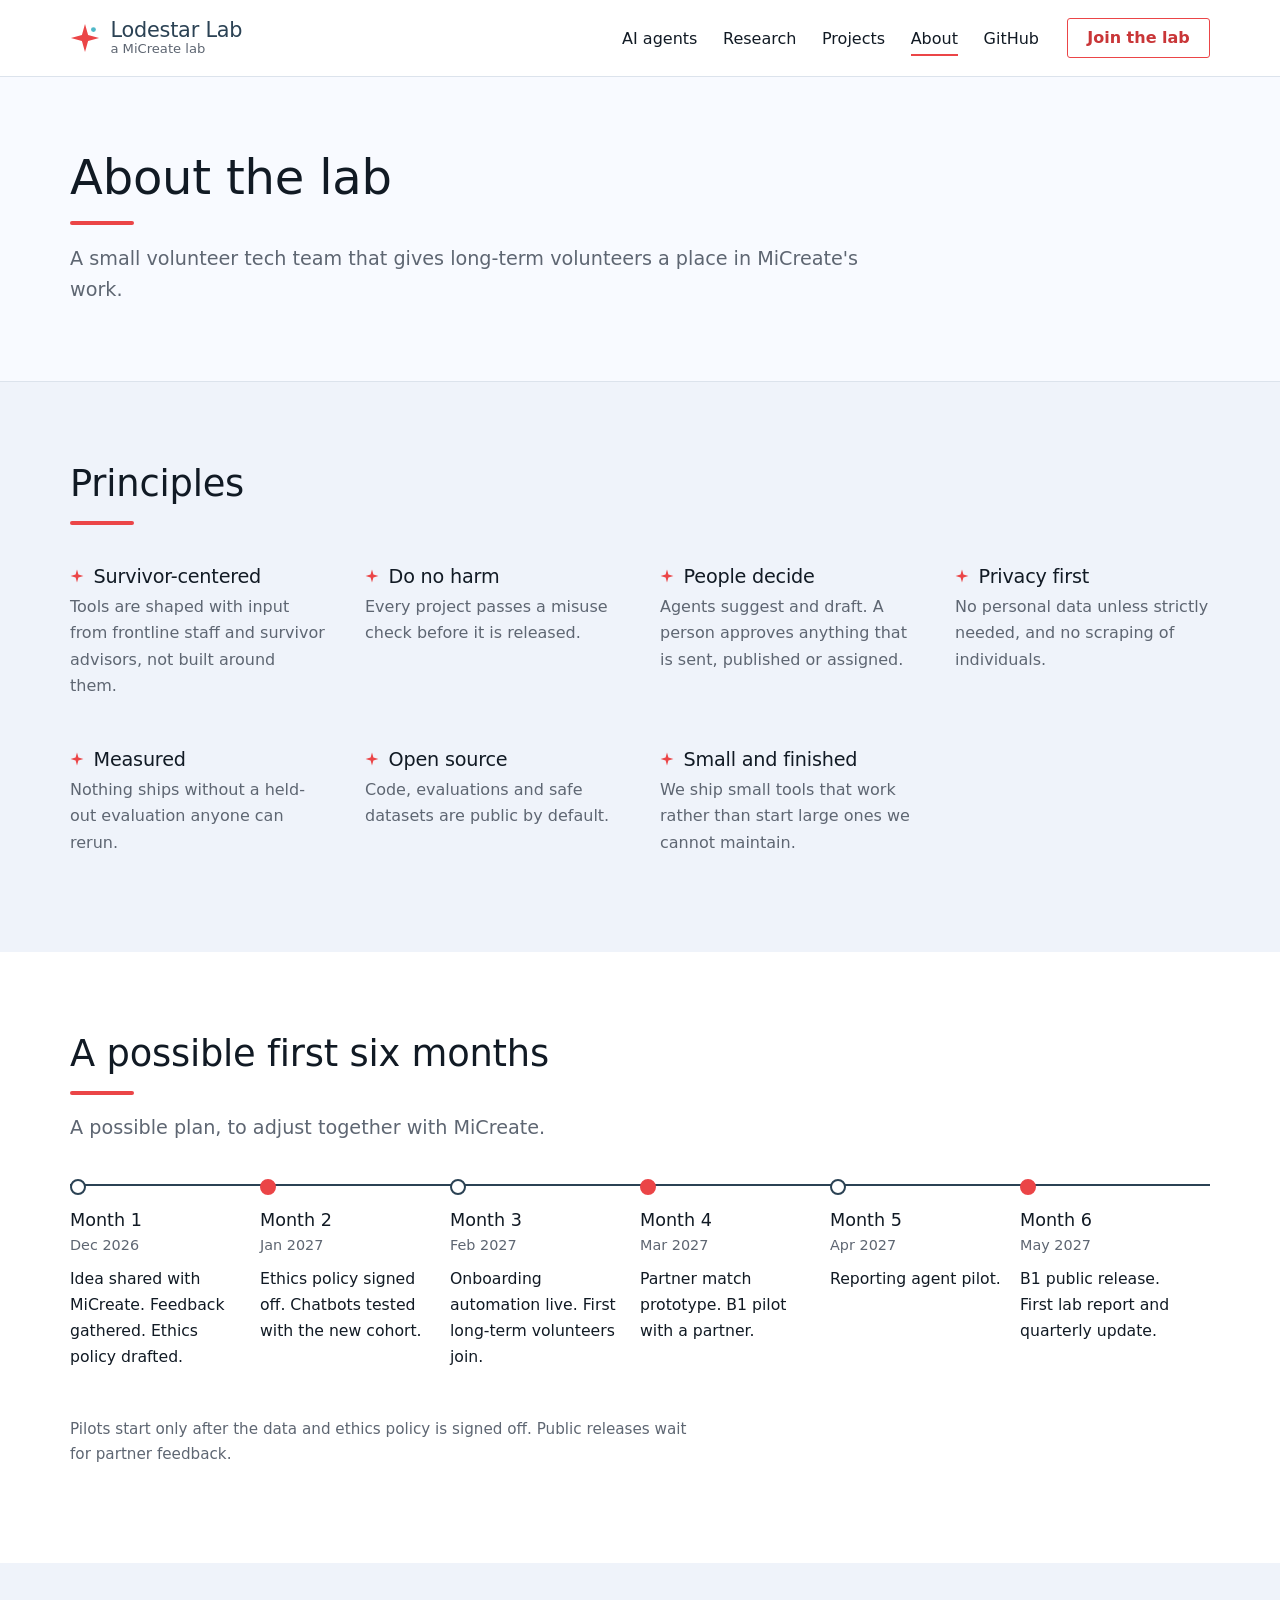
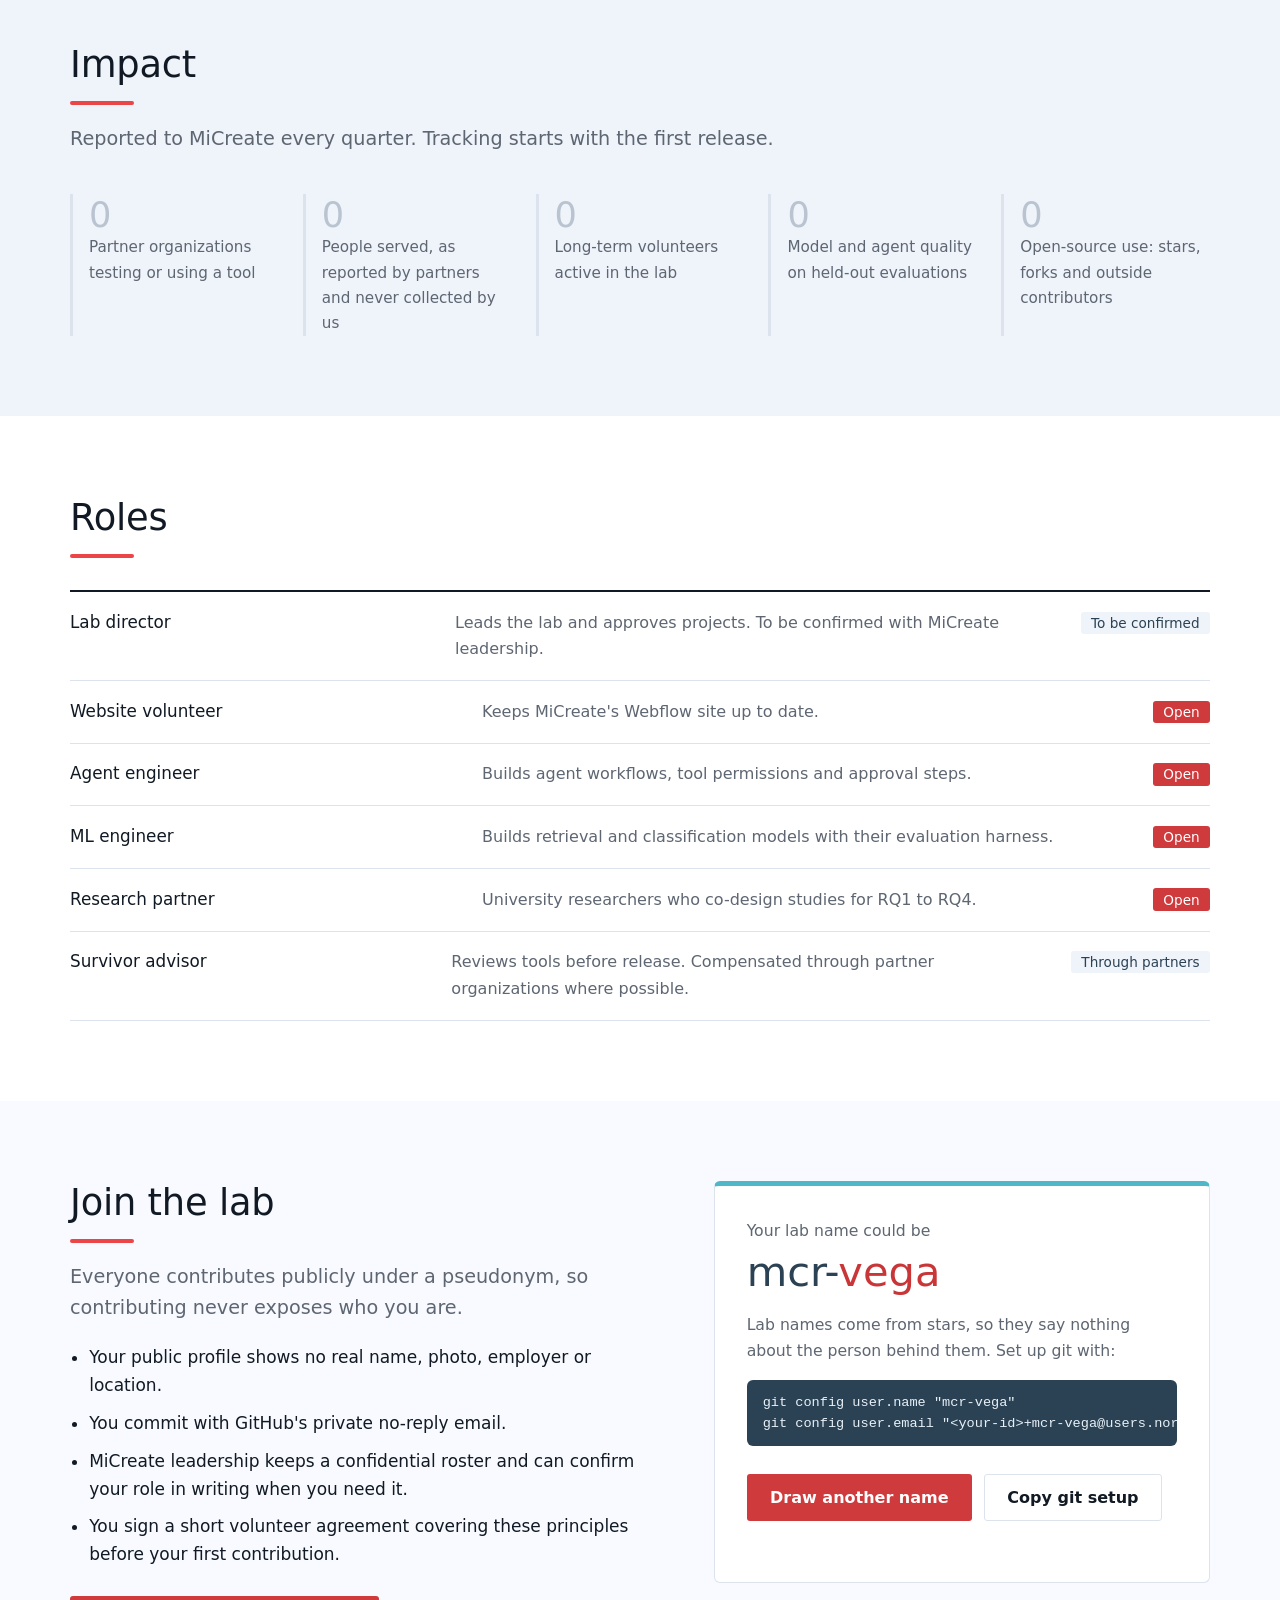
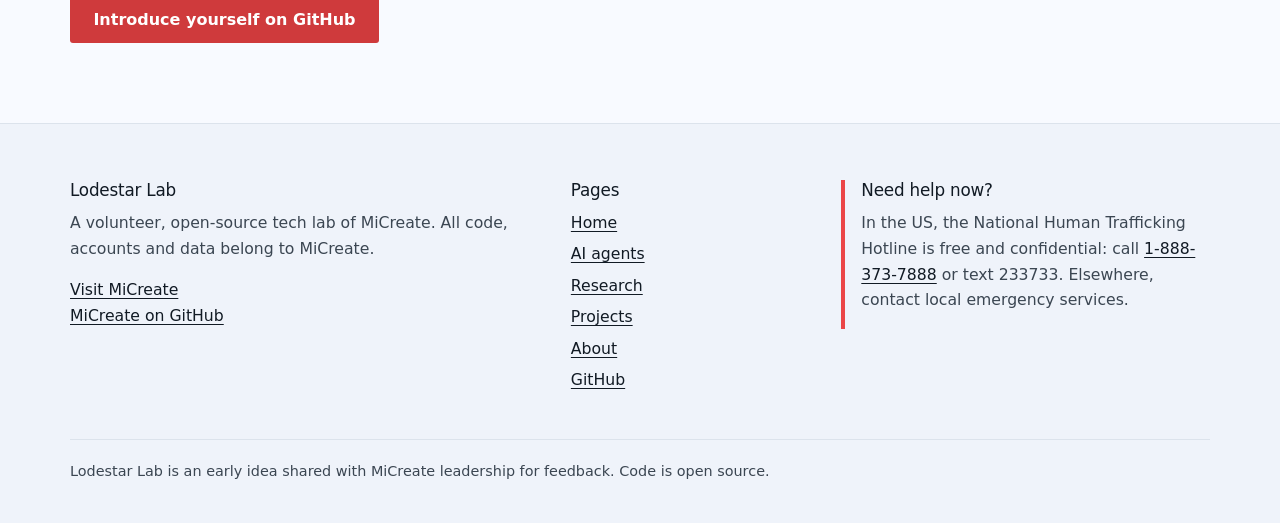
==== commit 04fd2382: "Remove internal section from About, add agent flow runner" ====
--- a/about.html
+++ b/about.html
@@ -33,17 +33,6 @@
     <p class="lede">A small volunteer tech team that gives long-term volunteers a place in MiCreate's work.</p>
   </div>
 </div>
-
-<section>
-  <div class="wrap split">
-    <h2 class="bar">Why a lab</h2>
-    <div>
-      <p>MiCreate offers free legal and business support to creative entrepreneurs who have experienced human trafficking, and teams up with local organizations working against it.</p>
-      <p>Many people would gladly give their tech skills to this work; they just don't know there is a place for them. The lab gives long-term volunteers that place: clear projects, a regular rhythm and handbooks so the work carries on.</p>
-      <p>It starts from work already under way, the website and Slack chatbots and onboarding automation, and adds projects only as volunteers join. It adds no new cost beyond the tools MiCreate already uses. All code, accounts and data belong to MiCreate.</p>
-    </div>
-  </div>
-</section>
 
 <section class="band">
   <div class="wrap">
